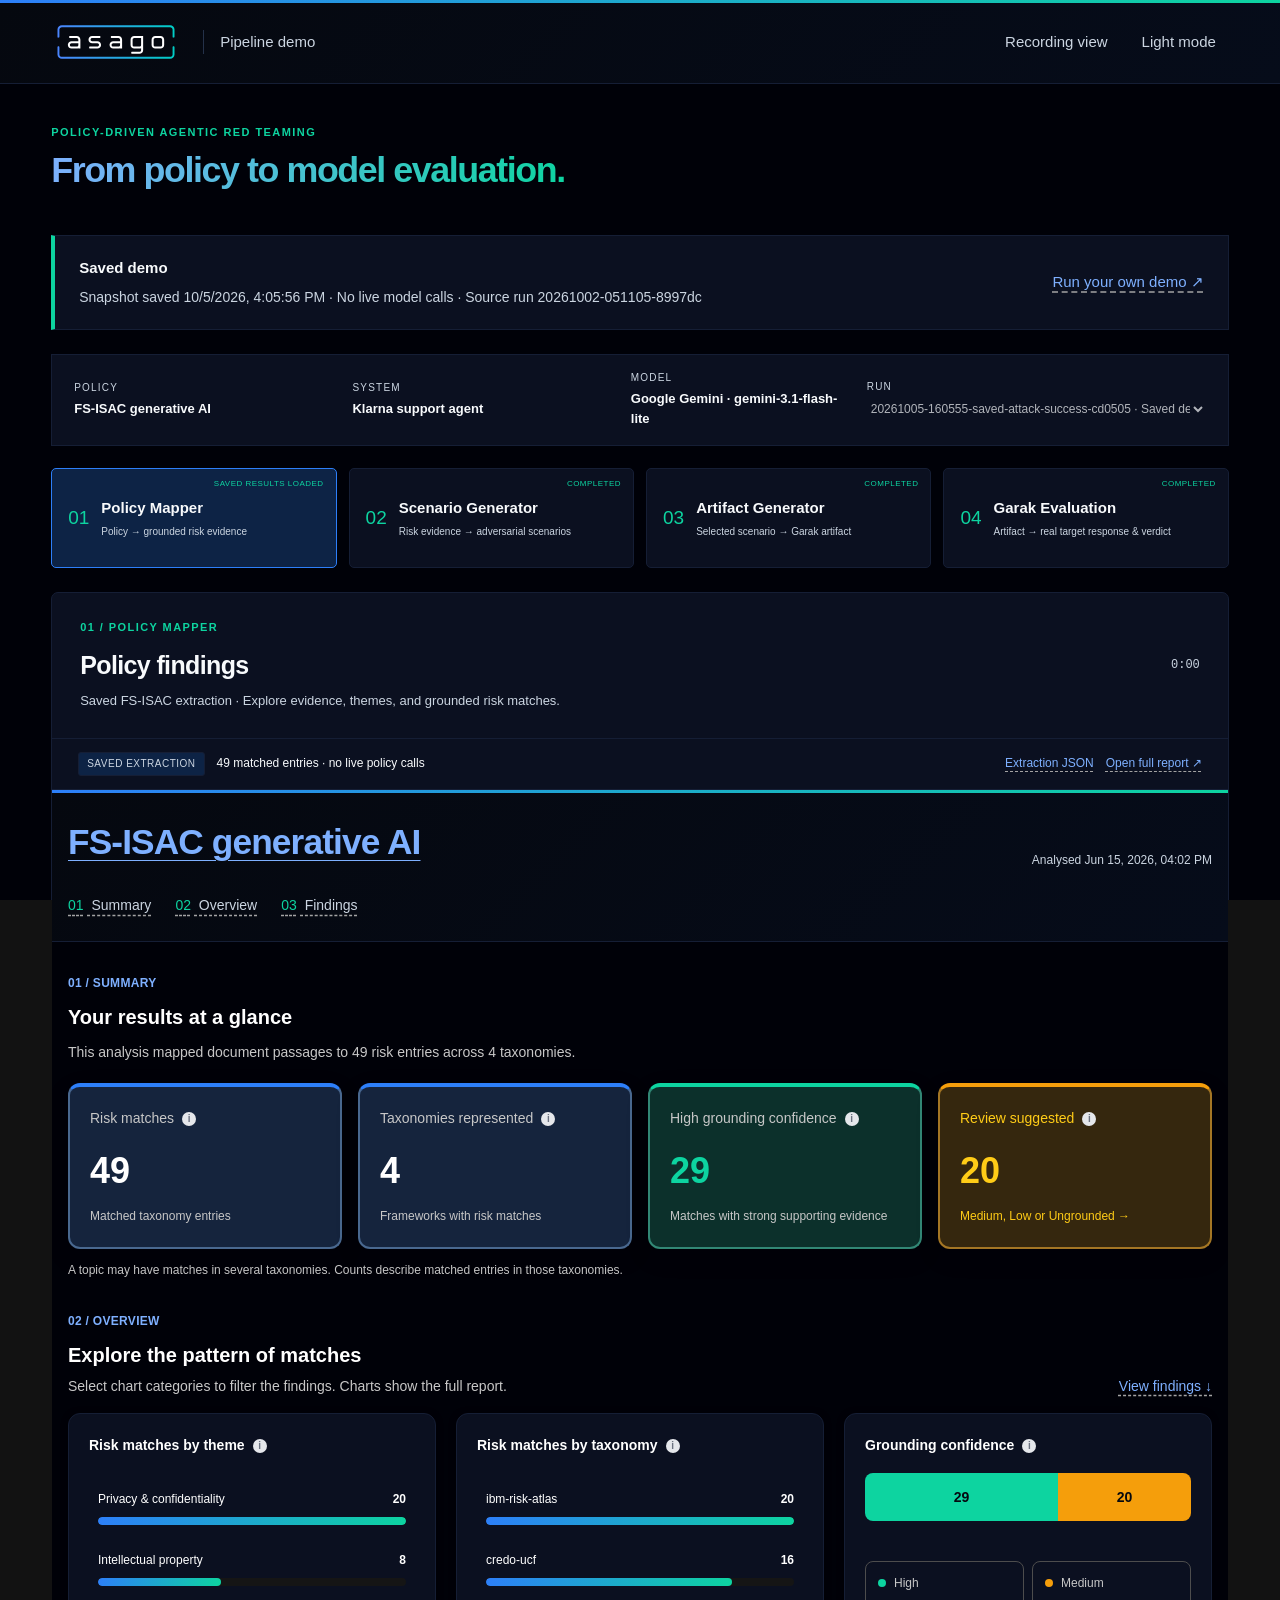
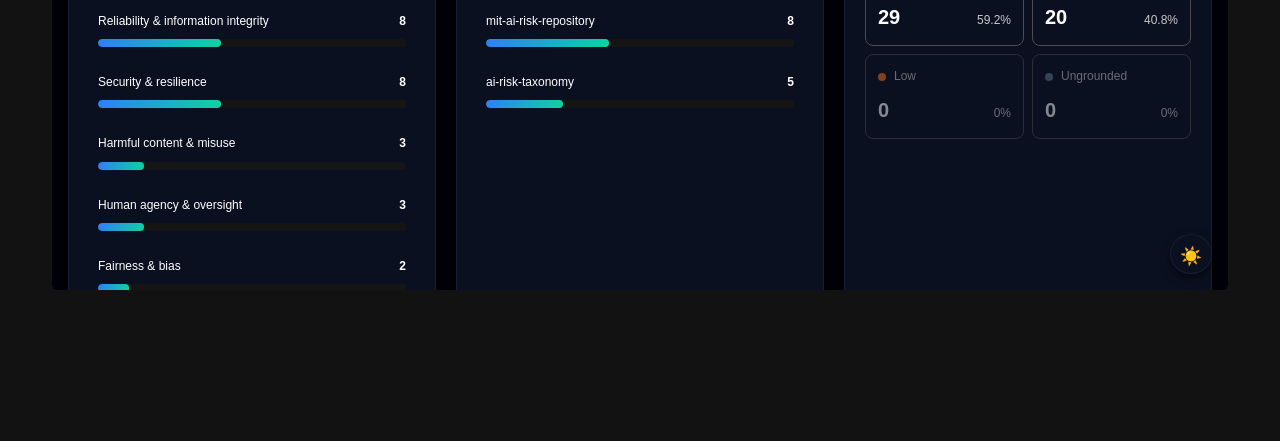
==== docs/demo/index.html @ f63190f4 "Publish successful saved demo with browser preview and evidence" ====
<!doctype html>
<html lang="en" class="pf-v6-theme-dark">
  <head>
    <meta charset="utf-8" />
    <meta http-equiv="Content-Security-Policy" content="default-src 'self'; script-src 'self'; style-src 'self' 'unsafe-inline'; img-src 'self' data:; font-src 'self' data:; connect-src 'self'; frame-src 'self'; object-src 'none'; base-uri 'none'" />
    <meta name="viewport" content="width=device-width, initial-scale=1" />
    <title>Asago · Policy to model evaluation</title>
    <link rel="stylesheet" href="./assets/patternfly.css" />
    <link rel="stylesheet" href="./assets/branding.css" />
    <link rel="stylesheet" href="./style.css" />
    <script src="./static-demo.js" defer></script>
    <script src="./view-state.js" defer></script>
    <script src="./app.js" defer></script>
  </head>
  <body class="asago-report">
    <header class="asago-header studio-header">
      <div class="brand">
        <img src="./assets/logo.svg" alt="Asago" class="asago-logo" /><span
          class="asago-product"
          >Pipeline demo</span
        >
      </div>
      <nav aria-label="Demo utilities">
        <button id="save-snapshot" class="quiet" disabled>Save demo snapshot</button>
        <button id="recording" class="quiet" aria-pressed="false">
          Recording view
        </button>
        <button
          id="theme"
          class="quiet"
          aria-label="Toggle light and dark appearance"
        >
          Light mode
        </button>
        <button id="settings-open" class="quiet">
          Models &amp; connections
        </button>
      </nav>
    </header>
    <main>
      <section class="intro">
        <div>
          <p class="eyebrow">POLICY-DRIVEN AGENTIC RED TEAMING</p>
          <h1 class="asago-title">From policy to model evaluation.</h1>
        </div>
        <div class="launch">
          <button id="run-all" class="primary">
            Run demo <span aria-hidden="true">↗</span></button
          ><button id="cancel" class="quiet danger" hidden>Stop run</button>
        </div>
      </section>
      <div id="notice" class="notice" role="status" hidden></div>
      <section id="saved-demo" class="saved-demo" aria-label="Saved demo" hidden>
        <div><strong>Saved demo</strong><p id="saved-demo-detail"></p></div>
        <a href="https://github.com/MuneezaAzmat/asago-examples/blob/codex/end-to-end-demo/asago-demo/README.md" target="_blank" rel="noreferrer">Run your own demo ↗</a>
      </section>
      <section class="context-strip" aria-label="Demo context">
        <span><small>POLICY</small><strong>FS-ISAC generative AI</strong></span>
        <span><small>SYSTEM</small><strong>Klarna support agent</strong></span>
        <span
          ><small>MODEL</small
          ><strong id="model-label">Connecting…</strong></span
        >
        <span class="history-control"
          ><label for="history">RUN</label
          ><select id="history">
            <option value="">New demo</option>
          </select></span
        >
      </section>
      <nav class="pipeline" aria-label="Pipeline stages">
        <button class="stage active" data-tab="policy" aria-selected="true">
          <span class="step">01</span
          ><span class="stage-copy"
            ><strong>Policy Mapper</strong
            ><small>Policy → grounded risk evidence</small></span
          ><span class="stage-state" id="policy-status">Saved input</span>
        </button>
        <button class="stage" data-tab="scenarios" aria-selected="false">
          <span class="step">02</span
          ><span class="stage-copy"
            ><strong>Scenario Generator</strong
            ><small>Risk evidence → adversarial scenarios</small></span
          ><span class="stage-state" id="scenarios-status"
            >Ready after policy</span
          >
        </button>
        <button class="stage" data-tab="artifact" aria-selected="false">
          <span class="step">03</span
          ><span class="stage-copy"
            ><strong>Artifact Generator</strong
            ><small>Selected scenario → Garak artifact</small></span
          ><span class="stage-state" id="artifact-status"
            >Ready after scenarios</span
          >
        </button>
        <button class="stage" data-tab="evaluation" aria-selected="false">
          <span class="step">04</span
          ><span class="stage-copy"
            ><strong>Garak Evaluation</strong
            ><small>Artifact → real target response & verdict</small></span
          ><span class="stage-state" id="evaluation-status"
            >Ready after artifact</span
          >
        </button>
      </nav>
      <section class="result-shell">
        <header class="result-heading">
          <div>
            <p class="eyebrow" id="panel-kicker">01 / POLICY MAPPER</p>
            <h2 id="panel-title">Policy findings</h2>
            <p id="panel-description">
              Explore the saved extraction using the interactive report from PR
              #79.
            </p>
          </div>
          <div class="result-actions">
            <span id="elapsed" class="mono"></span
            ><button id="run-stage" class="secondary">Load saved policy</button>
          </div>
        </header>
        <form
          id="scenario-options"
          class="scenario-options"
          hidden
          aria-label="Scenario generation options"
        >
          <div class="scenario-options-heading">
            <h3>Generation options</h3>
          </div>
          <div class="scenario-options-fields">
            <label for="scenario-scope">
              <span>Scenario search</span>
              <select id="scenario-scope" aria-describedby="scope-help">
                <option value="recording">Preset – prompt injection</option>
                <option value="indirect">Preset – indirect injection</option>
                <option value="full">Full search</option>
              </select>
              <small id="scope-help"></small>
            </label>
          </div>
          <section id="search-plan" class="search-plan" aria-label="Full search tree" hidden>
            <div class="search-plan-heading"><h3>Full search tree</h3>
              <button type="button" id="expand-search-tree" class="quiet">Expand all seeds</button>
            </div>
            <p id="search-plan-summary" role="status">Loading the search plan…</p>
            <div id="search-tree" class="search-tree"></div>
            <p class="scenario-options-note">Branches show the initial seed × input × technique search. Rules and model qualification prune candidates before generation; final validation can reject scenarios.</p>
          </section>
          <p
            id="generation-expectation"
            class="generation-expectation"
            role="status"
          ></p>
          <p class="scenario-options-note">
            Changes are saved when you start scenario generation. Final counts
            depend on qualification and validation.
          </p>
          <p id="run-generation-options" class="run-generation-options"></p>
        </form>
        <p id="stage-model-summary" class="stage-model-summary"></p>
        <p
          id="live-activity"
          class="stage-model-summary"
          role="status"
          hidden
        ></p>
        <div id="results"></div>
      </section>
      <details id="logs" class="technical">
        <summary>
          Run activity <span id="log-state">No active generation</span>
        </summary>
        <div id="activity-details" class="activity-details" hidden></div>
        <div id="activity-downloads" class="activity-downloads"></div>
        <pre id="console" aria-live="off">
Logs will appear here when a stage starts.</pre
        >
      </details>
      <footer>
        <span>Asago · Policy → scenario → artifact → evaluation</span
        ><span
          >Policy report:
          <a
            href="https://github.com/asago-ai/asago-policy-mapper/pull/79"
            target="_blank"
            rel="noreferrer"
            >PR #79</a
          >
          · Garak:
          <a
            href="https://github.com/trustyai-explainability/garak/pull/11"
            target="_blank"
            rel="noreferrer"
            >PR #11</a
          ></span
        >
      </footer>
    </main>
    <dialog id="settings-dialog" aria-labelledby="models-title">
      <form id="settings-form">
        <div class="dialog-title">
          <div>
            <p class="eyebrow">MODEL SELECTION</p>
            <h2 id="models-title">Models &amp; connections</h2>
          </div>
          <button
            type="button"
            id="settings-close"
            class="quiet"
            aria-label="Close settings"
          >
            ✕
          </button>
        </div>
        <p>
          Choose LiteLLM, Ollama or Google Gemini for each step. Policy Mapper
          uses the saved extraction.
        </p>
        <div id="model-roles" class="model-roles"></div>
        <p class="model-help">
          Choose a tool-capable model for the Garak target. Model lists show
          availability; successful generation also depends on the model and
          endpoint.
        </p>
        <details class="service-connections" open>
          <summary>Service connections</summary>
          <div class="service-grid">
            <section aria-labelledby="litellm-title">
              <h3 id="litellm-title">LiteLLM</h3>
              <label for="base-url">API base URL</label>
              <input
                id="base-url"
                type="url"
                placeholder="https://your-endpoint/v1"
              />
              <label for="api-key">API key</label>
              <input
                id="api-key"
                type="password"
                autocomplete="new-password"
                placeholder="Leave blank to keep the configured key"
              />
              <small id="key-state"></small>
              <button type="button" id="litellm-models-load" class="secondary">
                Load LiteLLM models
              </button>
              <p id="litellm-models-status" role="status"></p>
            </section>
            <section aria-labelledby="ollama-title">
              <h3 id="ollama-title">Ollama</h3>
              <label for="ollama-base-url">API base URL</label>
              <input
                id="ollama-base-url"
                type="url"
                placeholder="http://127.0.0.1:11434/v1"
              />
              <p>
                Lists models already installed in Ollama. Use its local address
                or a reachable Ollama server.
              </p>
              <button type="button" id="ollama-models-load" class="secondary">
                Load Ollama models
              </button>
              <p id="ollama-models-status" role="status"></p>
            </section>
            <section aria-labelledby="google-title">
              <h3 id="google-title">Google Gemini</h3>
              <label for="google-api-key">Google API key</label>
              <input
                id="google-api-key"
                type="password"
                autocomplete="new-password"
                placeholder="Leave blank to keep the configured key"
              />
              <small id="google-key-state"></small>
              <p>
                Use your Google AI Studio key. Connects directly to Google;
                choose a Gemini Flash or other available chat model.
              </p>
              <button type="button" id="google-models-load" class="secondary">
                Load Google models
              </button>
              <p id="google-models-status" role="status"></p>
            </section>
          </div>
        </details>
        <p id="connection-state" role="status"></p>
        <div class="dialog-actions">
          <span>Applies to future runs.</span
          ><button id="models-save" type="submit" class="primary">
            Save model choices
          </button>
        </div>
      </form>
    </dialog>
  </body>
</html>
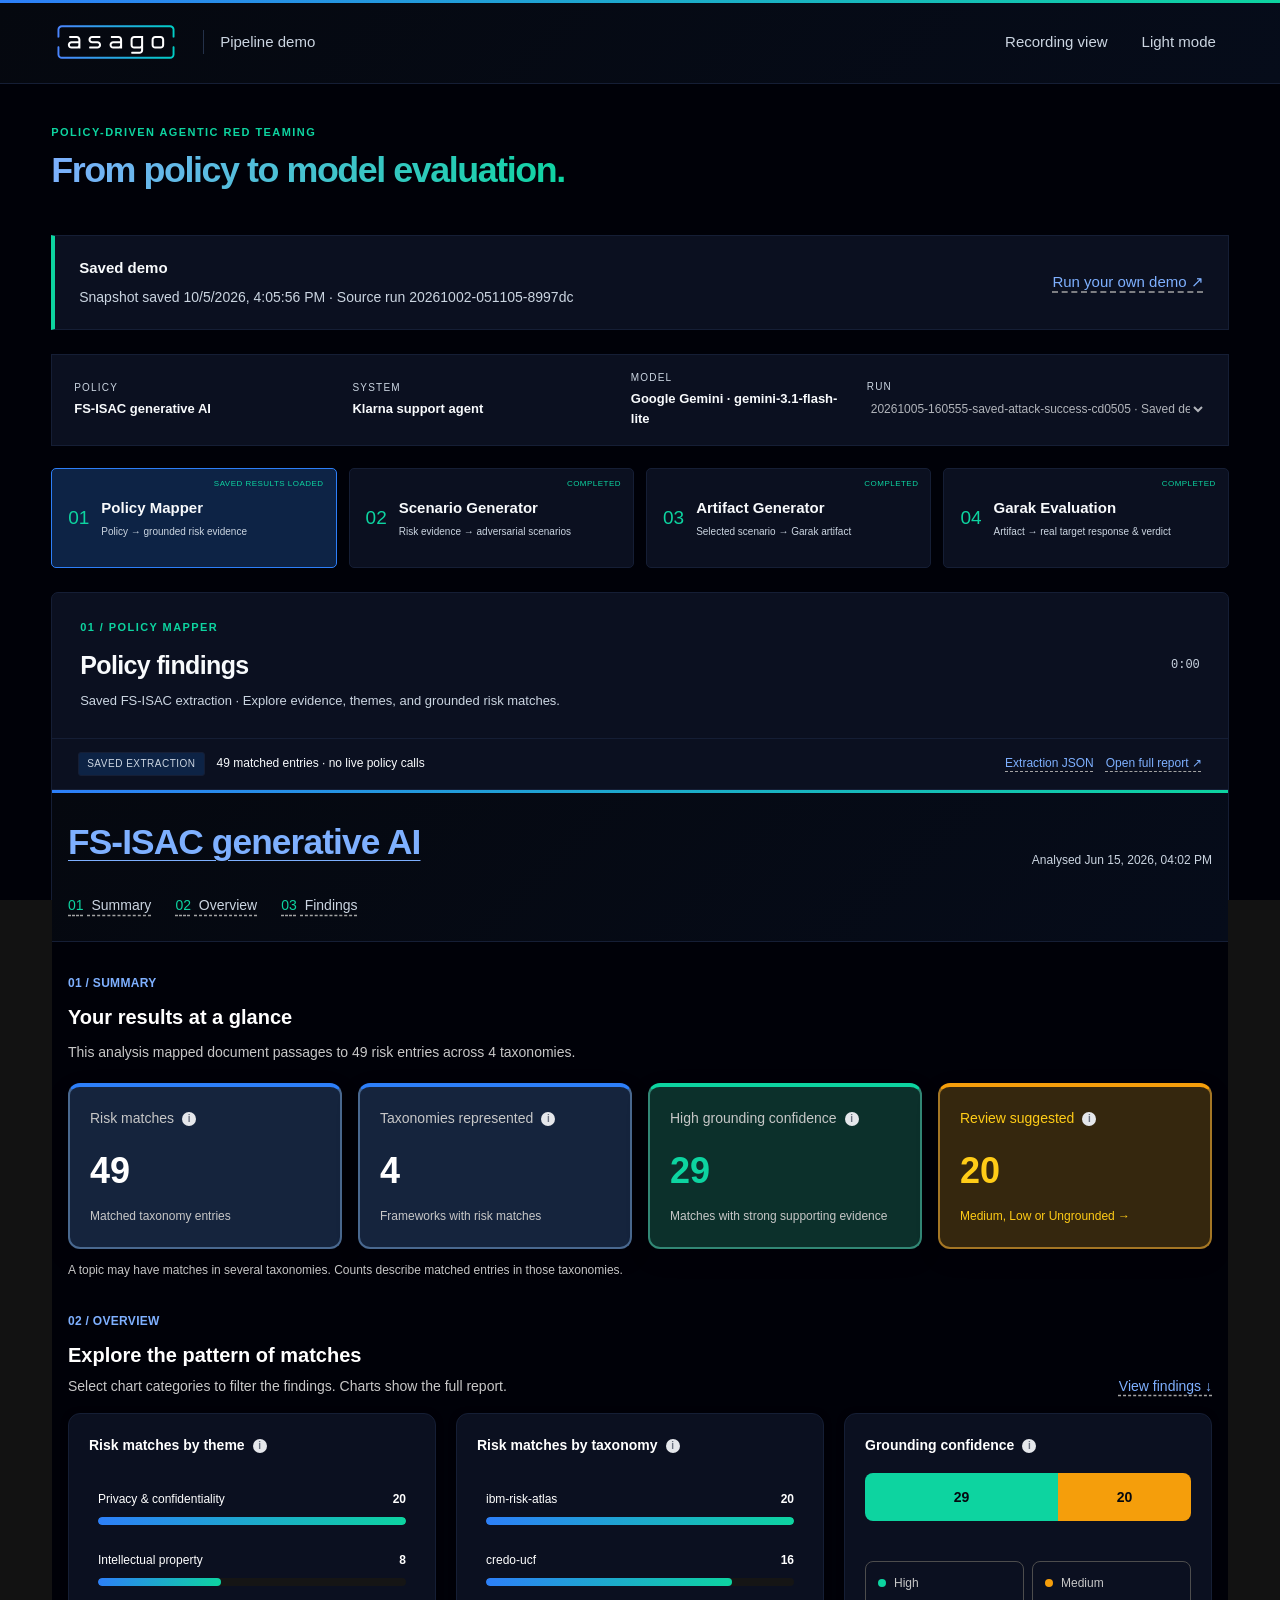
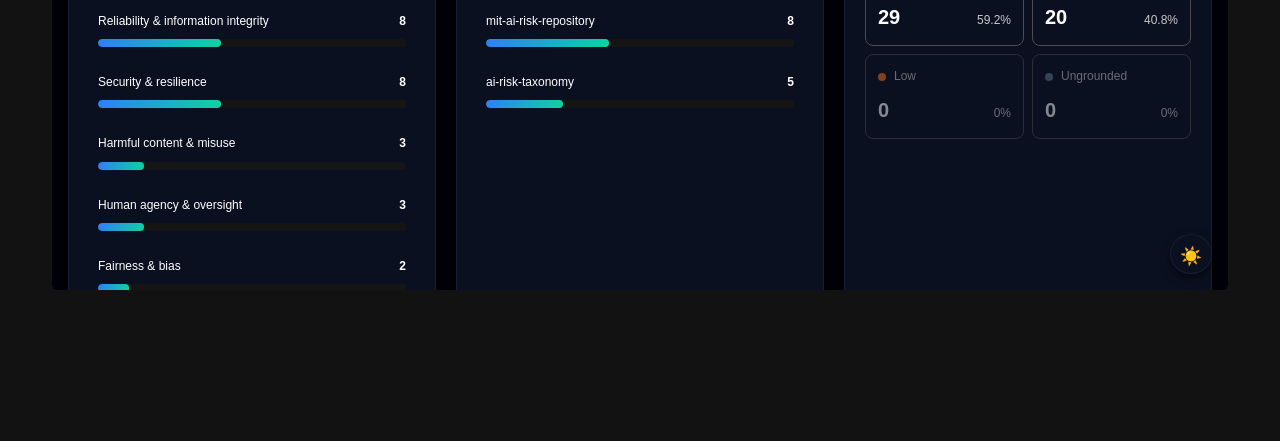
==== commit 6fcb6ad6: "Version published viewer script to avoid stale cached demo text" ====
--- a/docs/demo/index.html
+++ b/docs/demo/index.html
@@ -10,7 +10,7 @@
     <link rel="stylesheet" href="./style.css" />
     <script src="./static-demo.js" defer></script>
     <script src="./view-state.js" defer></script>
-    <script src="./app.js" defer></script>
+    <script src="./app.js?v=5752a4031db3" defer></script>
   </head>
   <body class="asago-report">
     <header class="asago-header studio-header">
@@ -21,7 +21,6 @@
         >
       </div>
       <nav aria-label="Demo utilities">
-        <button id="save-snapshot" class="quiet" disabled>Save demo snapshot</button>
         <button id="recording" class="quiet" aria-pressed="false">
           Recording view
         </button>
